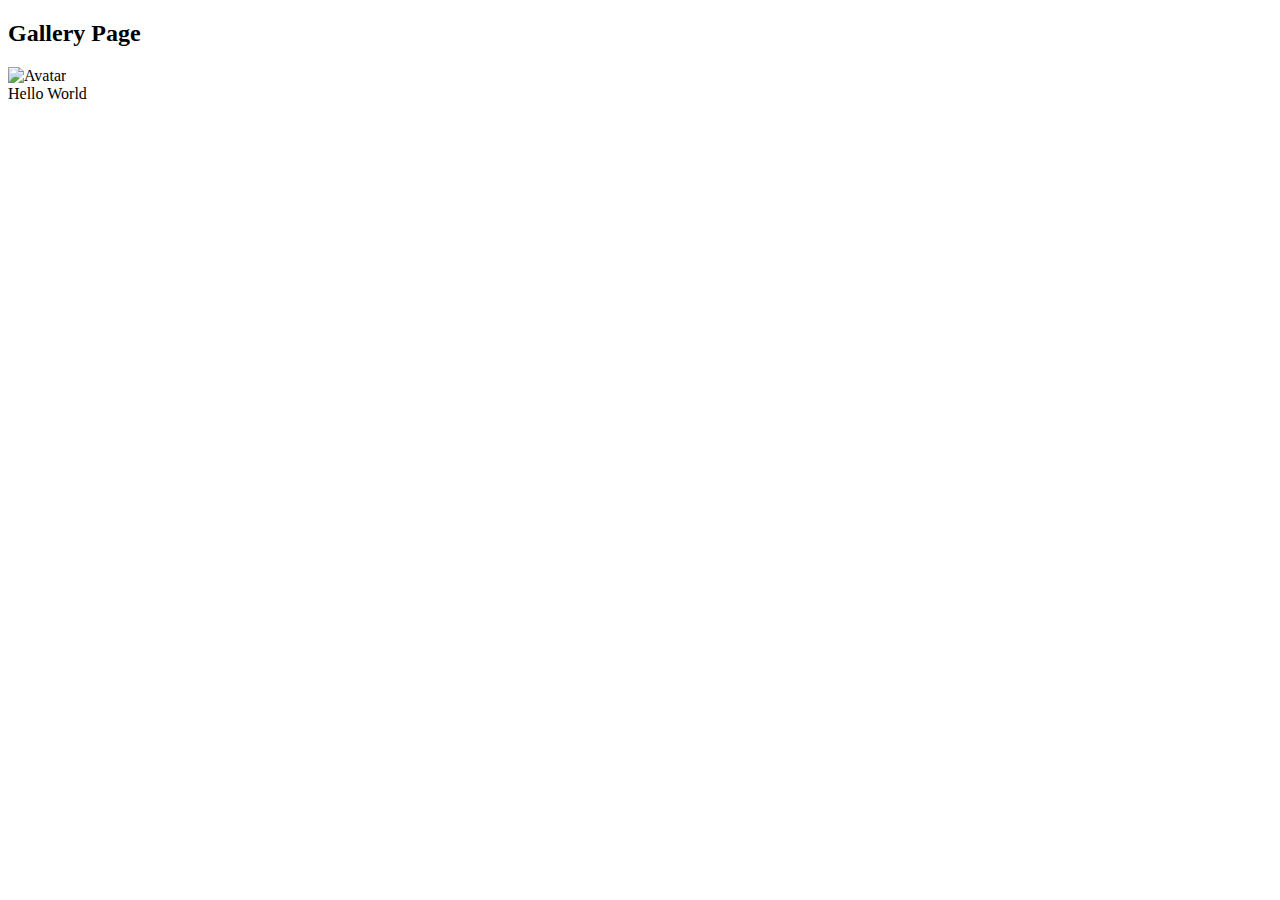
==== ex01/src/index.html @ 214242bc "Add base files to project" ====
<!DOCTYPE html>
<html lang="en">
<head>
    <meta charset="UTF-8">
    <meta http-equiv="X-UA-Compatible" content="IE=edge">
    <meta name="viewport" content="width=device-width, initial-scale=1.0">
    <title>Gallery’s page</title>
</head>
<body>
    <h2>Gallery Page</h2>
    <div class="grid-container">
        <img src="/" alt="Avatar" class="image">
        <div class="overlay">
            <div class="text">Hello World</div>
        </div>
    </div>
    
</body>
</html>
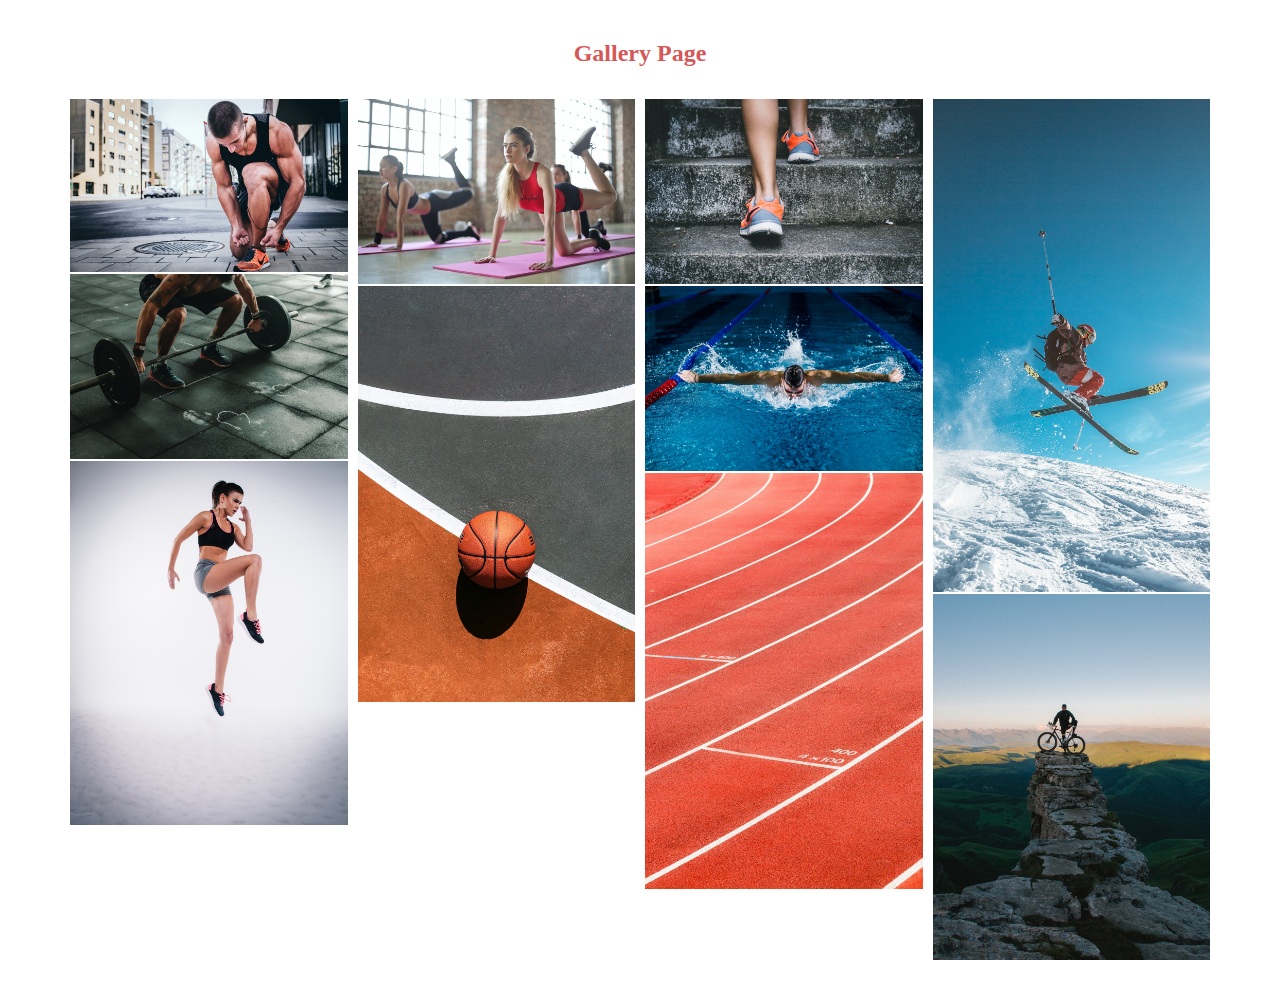
==== commit 72a78567: "adding gallery files to html and styling with css" ====
--- a/ex01/src/index.html
+++ b/ex01/src/index.html
@@ -4,16 +4,94 @@
     <meta charset="UTF-8">
     <meta http-equiv="X-UA-Compatible" content="IE=edge">
     <meta name="viewport" content="width=device-width, initial-scale=1.0">
+    <link rel="stylesheet" href="/ex01//styles/index.css">
     <title>Gallery’s page</title>
 </head>
 <body>
     <h2>Gallery Page</h2>
-    <div class="grid-container">
-        <img src="/" alt="Avatar" class="image">
-        <div class="overlay">
-            <div class="text">Hello World</div>
+    <div class="container">
+        <div class="row">
+            <div class="column">
+                <div class="images">
+                    <img src="/ex01/images/img1.jpg" alt="Marathon" class="img">
+                    <div class="images-overlay">
+                        <h1>Marathon</h1>
+                    </div>
+                </div>
+                <div class="images">
+                    <img src="/ex01/images/img5.jpg" alt="Weight Lifting" class="img">
+                    <div class="images-overlay">
+                        <h1>Weight Lifting</h1>
+                    </div>
+                </div>
+
+                <div class="images">
+                    <img src="/ex01/images/img8.jpg" alt="Jogging" class="img">
+                    <div class="images-overlay">
+                        <h1>Jogging</h1>
+                    </div>
+                </div>
+
+        
+            </div>
+            <div class="column">
+                <div class="images">
+                    <img src="/ex01/images/img2.jpg" alt="Gymnastics" class="img">
+                    <div class="images-overlay">
+                        <h1>Gymnastics</h1>
+                    </div>
+                </div>
+                <div class="images">
+                    <img src="/ex01/images/img6.jpg" alt="Basketball" class="img">
+                    <div class="images-overlay">
+                        <h1>Basketball</h1>
+                    </div>
+                </div>
+
+            </div>
+            <div class="column">
+                <div class="images">
+                    <img src="/ex01/images/img3.jpg" alt="Climbing" class="img">
+                    <div class="images-overlay">
+                        <h1>Climbing</h1>
+                    </div>
+                </div>
+                <div class="images">
+                    <img src="/ex01/images/img7.jpg" alt="Swimming" class="img">
+                    <div class="images-overlay">
+                        <h1>Swimming</h1>
+                    </div>
+                </div>
+
+                <div class="images">
+                    <img src="/ex01/images/img9.jpg" alt="Running" class="img">
+                    <div class="images-overlay">
+                        <h1>Running</h1>
+                    </div>
+                </div>
+            </div>
+            <div class="column">
+                <div class="images">
+                    <img src="/ex01/images/img4.jpg" alt="Skiing" class="img">
+                    <div class="images-overlay">
+                        <h1>Skiing</h1>
+                    </div>
+                </div>
+
+                <div class="images">
+                    <img src="/ex01/images/img10.jpg" alt="Basketball" class="img">
+                    <div class="images-overlay">
+                        <h1>Basketball</h1>
+                    </div>
+                </div>
+                
+            </div>
+        
+        </div>
+        
         </div>
     </div>
     
+    <script src="/ex01/scripts/index.js"></script>
 </body>
 </html>--- a/ex01/styles/index.css
+++ b/ex01/styles/index.css
@@ -0,0 +1,69 @@
+* {
+  margin: 0;
+  padding: 0;
+}
+
+html {
+  min-width: 100%;
+}
+
+body {
+  box-sizing: border-box;
+}
+
+h2 {
+  text-align: center;
+  padding-top: 40px;
+  color: #d55858;
+}
+
+h1 {
+  color: #fff;
+  font-size: 22px;
+  letter-spacing: 1.2;
+}
+
+.container {
+  max-width: 1140px;
+  margin: 30px auto;
+  padding: 0px 20px;
+}
+.row {
+  display: flex;
+}
+
+/* Create two equal columns that sits next to each other */
+.column {
+  display: flex;
+  flex-direction: column;
+  width: 25%;
+}
+.column:not(:last-child) {
+  margin-right: 10px;
+}
+.images {
+  position: relative;
+}
+.images-overlay {
+  position: absolute;
+  top: 0;
+  bottom: -10px;
+  left: 0;
+  right: 0;
+  height: 100%;
+  width: 100%;
+  opacity: 0;
+  transition: 0.5s ease;
+  background-color: #0c0c0c;
+}
+
+.images img {
+  width: 100%;
+  margin-top: 2px;
+  vertical-align: top;
+  display: block;
+}
+
+.images:hover .images-overlay {
+  opacity: 0.5;
+}
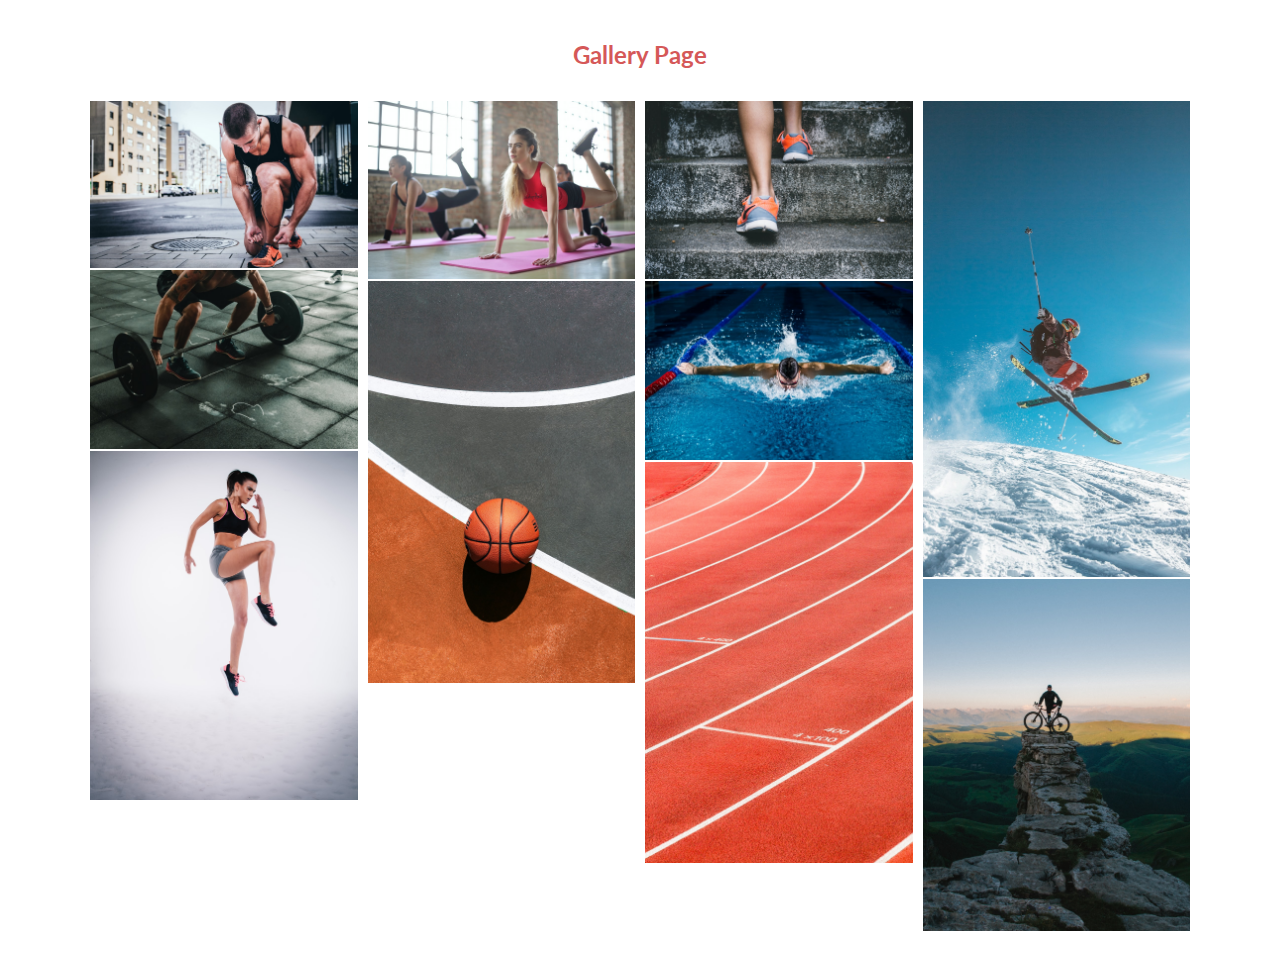
==== commit e45d88c7: "adding other files to finish project" ====
--- a/ex01/src/index.html
+++ b/ex01/src/index.html
@@ -4,6 +4,7 @@
     <meta charset="UTF-8">
     <meta http-equiv="X-UA-Compatible" content="IE=edge">
     <meta name="viewport" content="width=device-width, initial-scale=1.0">
+    <link href="https://fonts.googleapis.com/css?family=Lato:100,300,300i,400,400i,700" rel="stylesheet">
     <link rel="stylesheet" href="/ex01//styles/index.css">
     <title>Gallery’s page</title>
 </head>
@@ -12,20 +13,20 @@
     <div class="container">
         <div class="row">
             <div class="column">
-                <div class="images">
+                <div class="images" onclick="openModal('image01.html')">
                     <img src="/ex01/images/img1.jpg" alt="Marathon" class="img">
                     <div class="images-overlay">
                         <h1>Marathon</h1>
                     </div>
                 </div>
-                <div class="images">
+                <div class="images" onclick="openModal('image05.html')">
                     <img src="/ex01/images/img5.jpg" alt="Weight Lifting" class="img">
                     <div class="images-overlay">
                         <h1>Weight Lifting</h1>
                     </div>
                 </div>
 
-                <div class="images">
+                <div class="images" onclick="openModal('image08.html')">
                     <img src="/ex01/images/img8.jpg" alt="Jogging" class="img">
                     <div class="images-overlay">
                         <h1>Jogging</h1>
@@ -35,13 +36,13 @@
         
             </div>
             <div class="column">
-                <div class="images">
+                <div class="images" onclick="openModal('image02.html')">
                     <img src="/ex01/images/img2.jpg" alt="Gymnastics" class="img">
                     <div class="images-overlay">
                         <h1>Gymnastics</h1>
                     </div>
                 </div>
-                <div class="images">
+                <div class="images" onclick="openModal('image06.html')">
                     <img src="/ex01/images/img6.jpg" alt="Basketball" class="img">
                     <div class="images-overlay">
                         <h1>Basketball</h1>
@@ -50,20 +51,20 @@
 
             </div>
             <div class="column">
-                <div class="images">
+                <div class="images" onclick="openModal('image03.html')">
                     <img src="/ex01/images/img3.jpg" alt="Climbing" class="img">
                     <div class="images-overlay">
                         <h1>Climbing</h1>
                     </div>
                 </div>
-                <div class="images">
+                <div class="images" onclick="openModal('image07.html')">
                     <img src="/ex01/images/img7.jpg" alt="Swimming" class="img">
                     <div class="images-overlay">
                         <h1>Swimming</h1>
                     </div>
                 </div>
 
-                <div class="images">
+                <div class="images" onclick="openModal('image09.html')" >
                     <img src="/ex01/images/img9.jpg" alt="Running" class="img">
                     <div class="images-overlay">
                         <h1>Running</h1>
@@ -71,17 +72,17 @@
                 </div>
             </div>
             <div class="column">
-                <div class="images">
+                <div class="images" onclick="openModal('image04.html')">
                     <img src="/ex01/images/img4.jpg" alt="Skiing" class="img">
                     <div class="images-overlay">
                         <h1>Skiing</h1>
                     </div>
                 </div>
 
-                <div class="images">
-                    <img src="/ex01/images/img10.jpg" alt="Basketball" class="img">
+                <div class="images" onclick="openModal('image10.html')">
+                    <img src="/ex01/images/img10.jpg" alt="Cycling" class="img">
                     <div class="images-overlay">
-                        <h1>Basketball</h1>
+                        <h1>Cycling</h1>
                     </div>
                 </div>
                 
@@ -91,7 +92,17 @@
         
         </div>
     </div>
-    
+
+    <div class="modal">
+        <div class="modal-header">
+            <span class="close-btn">&times;</span>
+        </div>
+        <div class="modal-content">
+                <iframe id="page" frameborder="0" width="100%" height="100%"></iframe>
+        </div>
+        
+    </div>
+   
     <script src="/ex01/scripts/index.js"></script>
 </body>
 </html>--- a/ex01/styles/index.css
+++ b/ex01/styles/index.css
@@ -1,26 +1,35 @@
 * {
   margin: 0;
   padding: 0;
+  box-sizing: inherit;
 }
 
 html {
   min-width: 100%;
+  font-family: "lato";
 }
 
 body {
   box-sizing: border-box;
 }
 
-h2 {
+h1 {
+  color: #fff;
+  font-size: 22px;
+  letter-spacing: 1.5px;
+  padding: 5px;
+  font-weight: 400;
+}
+h3 {
+  padding-top: 0;
+  color: #d55858 !important;
+}
+
+h2,
+h3 {
   text-align: center;
   padding-top: 40px;
   color: #d55858;
-}
-
-h1 {
-  color: #fff;
-  font-size: 22px;
-  letter-spacing: 1.2;
 }
 
 .container {
@@ -32,7 +41,7 @@
   display: flex;
 }
 
-/* Create two equal columns that sits next to each other */
+/* Create 4 equal columns that sits next to each other */
 .column {
   display: flex;
   flex-direction: column;
@@ -45,25 +54,90 @@
   position: relative;
 }
 .images-overlay {
+  display: flex;
+  align-items: flex-end;
   position: absolute;
   top: 0;
-  bottom: -10px;
+  bottom: 0;
   left: 0;
   right: 0;
   height: 100%;
   width: 100%;
   opacity: 0;
   transition: 0.5s ease;
-  background-color: #0c0c0c;
+  background-color: #000;
 }
-
+img {
+  width: 100%;
+}
 .images img {
-  width: 100%;
   margin-top: 2px;
   vertical-align: top;
-  display: block;
 }
 
 .images:hover .images-overlay {
   opacity: 0.5;
+  cursor: pointer;
 }
+
+/*Modal */
+
+.modal {
+  display: none;
+  position: fixed;
+  padding-top: 50px;
+  left: 0;
+  top: 0;
+  transform: translateX(50%, -50%);
+  width: 100%;
+  height: 100%;
+  background-color: rgb(0, 0, 0);
+  background-color: rgba(0, 0, 0, 0.5);
+}
+
+.modal-content,
+.modal-header {
+  position: relative;
+  background-color: white;
+  padding: 10px;
+  margin: auto;
+  width: 75%;
+  -webkit-animation-name: animatetop;
+  -webkit-animation-duration: 0.4s;
+  animation-name: animatetop;
+  animation-duration: 0.4s;
+}
+
+.modal-content {
+  height: 80vh;
+}
+.close-btn {
+  color: lightgray;
+  font-size: 24px;
+  font-weight: bold;
+  padding: 20px;
+  cursor: pointer;
+}
+.close-btn:hover {
+  color: darkgray;
+}
+@-webkit-keyframes animatetop {
+  from {
+    top: -300px;
+    opacity: 0;
+  }
+  to {
+    top: 0;
+    opacity: 1;
+  }
+}
+@keyframes animatetop {
+  from {
+    top: -300px;
+    opacity: 0;
+  }
+  to {
+    top: 0;
+    opacity: 1;
+  }
+}
